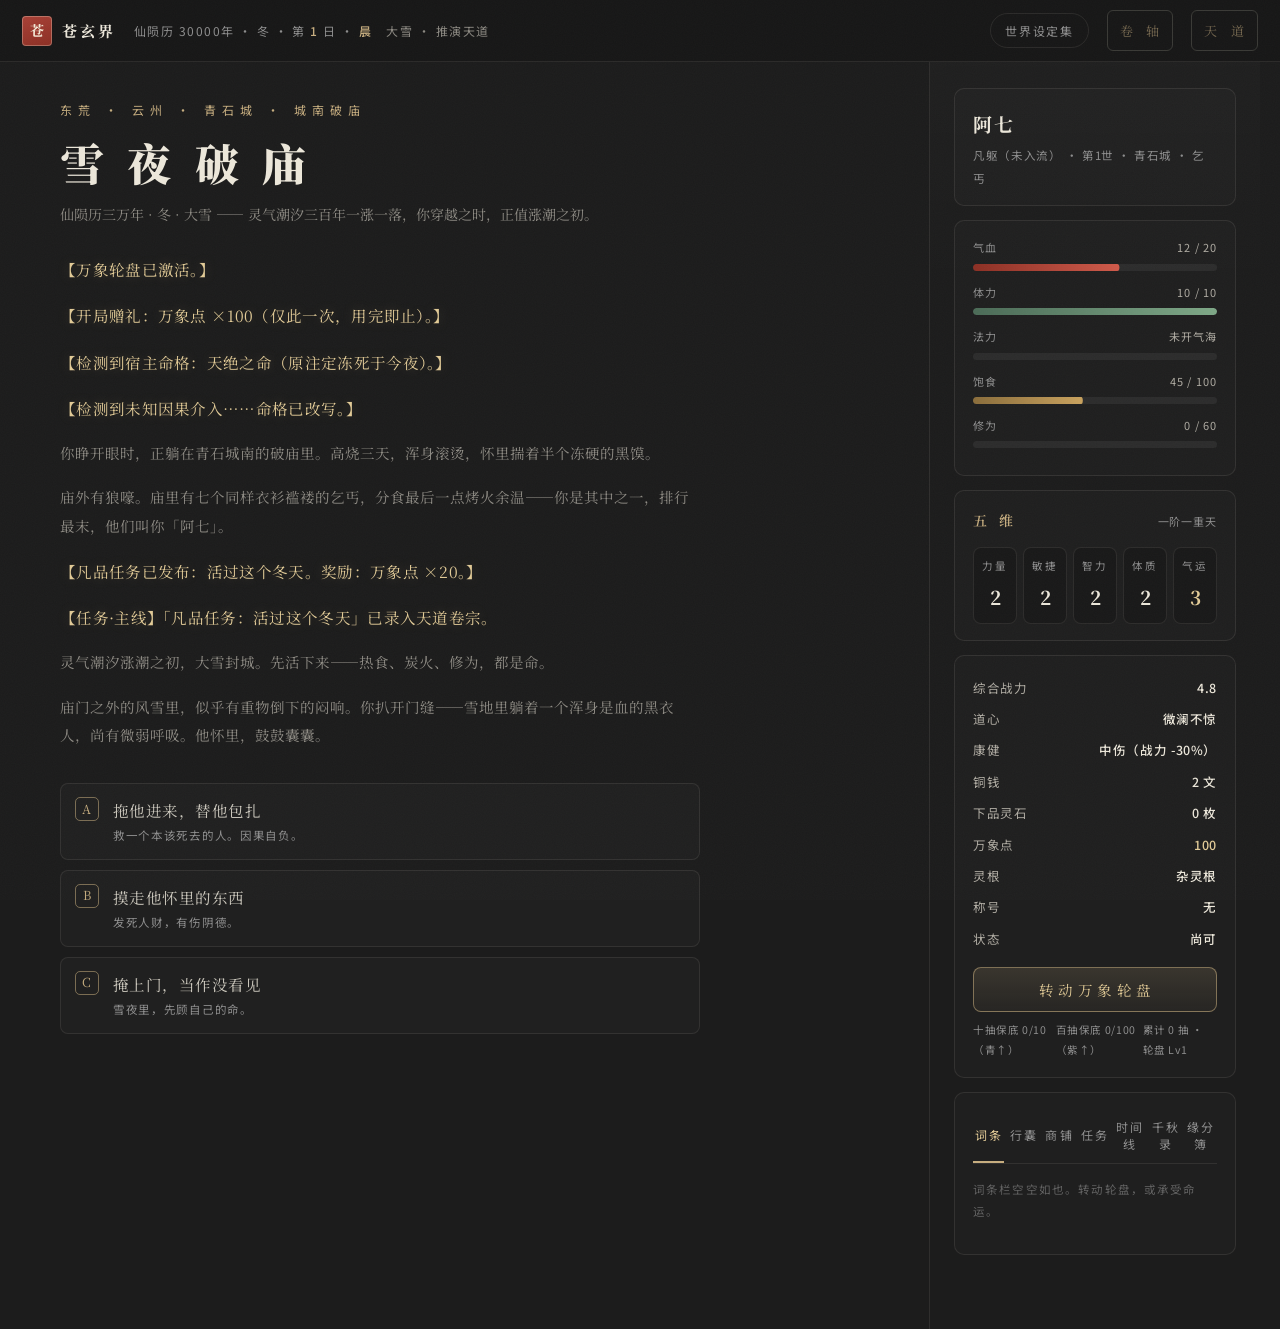
==== index.html @ 5d604504 "苍玄界 · 文字修仙（GitHub Pages 部署）" ====
<!DOCTYPE html><html lang="zh-CN"><head>
<meta charset="utf-8"/>
<meta name="viewport" content="width=device-width, initial-scale=1"/>
<title>苍玄界 · 文字修仙</title>
<meta name="description" content="《苍玄界》文字修仙网页游戏——雪夜破庙、万象轮盘、四阶二十四境、死亡轮回。"/>
<meta name="theme-color" content="#1c1c1c"/>
<link rel="icon" href="data:image/svg+xml,%3Csvg xmlns=&#39;http://www.w3.org/2000/svg&#39; viewBox=&#39;0 0 32 32&#39;%3E%3Crect width=&#39;32&#39; height=&#39;32&#39; rx=&#39;6&#39; fill=&#39;%231c1c1c&#39;/%3E%3Ctext x=&#39;16&#39; y=&#39;23&#39; font-size=&#39;18&#39; text-anchor=&#39;middle&#39; fill=&#39;%23c6ad7f&#39; font-family=&#39;serif&#39;%3E苍%3C/text%3E%3C/svg%3E"/>
<link rel="preconnect" href="https://fonts.loli.net"/>
<link rel="preconnect" href="https://gstatic.loli.net" crossorigin=""/>
<link href="https://fonts.loli.net/css2?family=Noto+Serif+SC:wght@400;600;700;900&amp;family=Noto+Sans+SC:wght@300;400;500&amp;display=swap" rel="stylesheet"/>
<link rel="stylesheet" href="css/game.css"/>
<script src="https://www.kimi.com/sdk-seed.js" defer="" data-kimi-disable-watermark="false" data-kimi-analytics="true" data-kimi-website-id="1a0d0f94-8af2-8add-8000-00001afcc891" data-kimi-website-env="published"></script></head>
<body>

<header id="topbar">
  <div class="brand"><span class="seal">苍</span><b>苍玄界</b></div>
  <div id="calendar"><span id="cal-date"></span><span class="weather" id="cal-weather"></span></div>
  <a class="toplink" href="codex.html">世界设定集</a>
  <button id="btnSave" title="存档 / 读档">卷 轴</button>
  <button id="btnSettings" title="AI 天道设置">天 道</button>
</header>

<div id="app">
  <main id="stage">
    <div id="log"></div>
    <div id="choices"></div>
  </main>

  <aside id="panel">
    <div class="p-block">
      <div id="whoName"></div>
      <div id="whoRealm"></div>
    </div>
    <div class="p-block" id="bars"></div>
    <div class="p-block">
      <div class="p-title"><b>五 维</b><span>一阶一重天</span></div>
      <div class="attrgrid" id="attrs"></div>
    </div>
    <div class="p-block">
      <div id="rows"></div>
      <button id="btnGacha">转动万象轮盘</button>
      <div class="pityline" id="pity"></div>
    </div>
    <div class="p-block">
      <div class="tabrow">
        <button class="on">词条</button><button>行囊</button><button>商铺</button><button>任务</button><button>时间线</button><button>千秋录</button><button>缘分簿</button>
      </div>
      <div id="panelTabBody"></div>
    </div>
  </aside>
</div>

<div class="modal" id="gacha">
  <div class="gacha-box">
    <div class="gacha-title">万 象 轮 盘</div>
    <div class="gacha-sub" id="sysInfo">凡 68% · 良 25% · 青 5% · 紫 1.5% · 金 0.49% · 红 0.01% ｜ 十抽保底青品 · 百抽保底紫品</div>
    <div class="wheel" id="wheel">
      <div class="ring"></div><div class="ring r2"></div><div class="ring r3"></div>
      <div class="core">命</div>
    </div>
    <div class="pulls" id="pulls"></div>
    <div class="gacha-btns">
      <button class="gbtn" id="btnPull1">单 抽</button>
      <button class="gbtn" id="btnPull10">十 连</button>
    </div>
    <div class="gacha-btns" id="stoneExch" style="display:none">
      <button class="gbtn ghost" id="btnStoneExch">以石易点</button>
    </div>
    <button class="gbtn ghost gacha-close" id="gachaClose">收起轮盘</button>
  </div>
</div>

<div class="modal" id="infoModal">
  <div class="end-box info-box">
    <div id="infoBody"></div>
    <button class="gbtn ghost gacha-close" onclick="document.getElementById(&#39;infoModal&#39;).classList.remove(&#39;open&#39;)">收起</button>
  </div>
</div>

<div class="modal" id="endModal">
  <div class="end-box">
    <div id="endBody"></div>
    <div class="gacha-btns" id="endBtns"></div>
  </div>
</div>

<div class="modal" id="settings">
  <div class="end-box settings-box">
    <h2>天 道 设 置</h2>
    <p class="set-intro">剧情生成引擎有三层，自上而下依次尝试：<b>① 你自己的 Kimi API Key</b>（填入即生效，剧情由 Kimi 实时生成，Key 只存在你的浏览器里）；<b>② 同源服务端代理</b>（若部署时提供）；<b>③ 内置推演引擎</b>（默认，由引擎实时演算，无 Key 时也是「活的」）。数值结算始终由引擎完成，AI 只负责叙事。</p>
    <div class="set-row"><label>API Base</label><input id="aiBase" value="https://api.moonshot.cn/v1" spellcheck="false"/><span class="set-tip">以 /v1 结尾</span></div>
    <div class="set-row"><label>API Key</label><input id="aiKey" type="password" placeholder="sk-…（可选，仅存入本机浏览器）" spellcheck="false"/></div>
    <div class="set-row"><label>Model</label><input id="aiModel" value="kimi-k2-0711-preview" spellcheck="false"/><span class="set-tip">需 Key 有权限</span></div>
    <p class="set-status" id="aiStatus"></p>
    <pre class="set-debug" id="aiDebug"></pre>
    <div class="model-list" id="modelList"></div>
    <div class="gacha-btns">
      <button class="gbtn ghost" id="btnTianDao">窥视天道视野</button><span class="set-tip" style="align-self:center">模型每回合看到的世界观与游戏状态，全文在此</span>
    </div>
    <pre class="set-debug" id="tdView" style="display:none"></pre>
    <div class="gacha-btns">
      <button class="gbtn ghost" id="aiListModels">查询我的模型</button>
      <button class="gbtn ghost" id="aiTest">测试连接</button>
      <button class="gbtn" id="aiSave">保存</button>
    </div>
    <button class="gbtn ghost gacha-close" id="settingsClose">关闭</button>
  </div>
</div>

<div class="modal" id="saveModal">
  <div class="end-box settings-box">
    <h2>卷 轴 存 档</h2>
    <p class="set-intro">命运书签：手动档三枚，另有一枚「自动」档在每天清晨悄悄落笔。读档后故事从该时刻继续推演。存档仅存于本机浏览器，清缓存会丢失。</p>
    <div id="saveSlots"></div>
    <div class="save-import">
      <button class="gbtn ghost" id="btnImportSave">导入存档文件</button>
      <input type="file" id="importSaveFile" accept=".json,application/json" hidden>
    </div>
    <button class="gbtn ghost gacha-close" id="saveClose">关闭</button>
  </div>
</div>

<div id="toast"></div>

<script src="js/data.js"></script>
<script src="js/gm.js"></script>
<script src="js/ai.js"></script>
<script src="js/quests.js"></script>
<script src="js/game.js"></script>


</body></html>
---- css/game.css ----
/* 苍玄界 · 文字修仙 —— 墨夜金简 */
:root{
  --ink:#1c1c1c; --ink-2:#232323; --ink-3:#2b2b2b; --ink-4:#141414;
  --paper:#ece7da;
  --paper-85:rgba(236,231,218,.85); --paper-70:rgba(236,231,218,.7);
  --paper-55:rgba(236,231,218,.55); --paper-35:rgba(236,231,218,.35);
  --muted:#8e8e8e;
  --gold:#c6ad7f; --gold-hi:#e2cb97;
  --gold-dim:rgba(198,173,127,.55); --gold-faint:rgba(198,173,127,.13);
  --line:rgba(236,231,218,.09);
  --blood:#a84036; --blood-hi:#d05a4a;
  --t0:#8f8f8f; --t1:#ddd7c7; --t2:#6fa8a0; --t3:#9170bd; --t4:#d4af6e; --t5:#d05a4a;
  --serif:"Noto Serif SC","Songti SC","STSong","SimSun",serif;
  --sans:"Noto Sans SC","PingFang SC","Microsoft YaHei",sans-serif;
}
*{margin:0;padding:0;box-sizing:border-box}
html{height:100%}
body{
  background:var(--ink); color:var(--paper-85);
  font-family:var(--serif); font-size:15.5px; line-height:1.95;
  min-height:100vh; -webkit-font-smoothing:antialiased;
}
body::after{content:"";position:fixed;inset:0;z-index:400;pointer-events:none;opacity:.05;
  background-image:url("data:image/svg+xml,%3Csvg xmlns='http://www.w3.org/2000/svg' width='140' height='140'%3E%3Cfilter id='n'%3E%3CfeTurbulence type='fractalNoise' baseFrequency='0.9' numOctaves='2'/%3E%3C/filter%3E%3Crect width='140' height='140' filter='url(%23n)' opacity='0.55'/%3E%3C/svg%3E");}
::selection{background:rgba(198,173,127,.32)}
button{font-family:inherit;cursor:pointer}
::-webkit-scrollbar{width:9px;height:9px}
::-webkit-scrollbar-thumb{background:#3a3a3a;border-radius:5px;border:2px solid var(--ink)}
::-webkit-scrollbar-track{background:transparent}

/* ---------- 顶栏 ---------- */
#topbar{position:sticky;top:0;z-index:120;display:flex;align-items:center;gap:18px;
  padding:10px 22px;border-bottom:1px solid var(--line);
  background:rgba(24,24,24,.9);backdrop-filter:blur(8px)}
.brand{display:flex;align-items:center;gap:10px;flex:none}
.brand .seal{width:30px;height:30px;border-radius:4px;flex:none;
  background:linear-gradient(160deg,#a84036,#8c2f24);color:#f4ead8;font-weight:700;font-size:14px;
  display:flex;align-items:center;justify-content:center;box-shadow:inset 0 0 0 1px rgba(244,234,216,.3)}
.brand b{font-size:15px;letter-spacing:.2em;color:var(--paper)}
#calendar{display:flex;align-items:baseline;gap:14px;flex:1;min-width:0;
  font-family:var(--sans);font-size:12px;letter-spacing:.12em;color:var(--muted);white-space:nowrap;overflow:hidden}
#calendar b{color:var(--gold);font-weight:500}
#calendar .weather{color:var(--paper-55)}
.toplink{font-family:var(--sans);font-size:12px;letter-spacing:.14em;color:var(--muted);
  text-decoration:none;border:1px solid var(--line);border-radius:99px;padding:5px 14px;transition:.25s;flex:none}
.toplink:hover{color:var(--gold-hi);border-color:var(--gold-dim)}

/* ---------- 主布局 ---------- */
#app{display:grid;grid-template-columns:minmax(0,1fr) 330px;gap:0;max-width:1240px;margin:0 auto;
  min-height:calc(100vh - 52px)}
#stage{padding:30px 40px 120px;border-right:1px solid var(--line);min-width:0}
#panel{padding:26px 24px 60px;background:linear-gradient(180deg,rgba(255,255,255,.014),transparent 240px)}

/* ---------- 叙事流 ---------- */
#log{max-width:640px}
.logline{margin-bottom:16px;opacity:0;transform:translateY(10px);animation:rise .7s ease forwards}
@keyframes rise{to{opacity:1;transform:none}}
.logline.dim{color:var(--paper-55);font-size:14.5px}
.logline.sys{color:var(--gold-hi);text-shadow:0 0 13px rgba(226,203,151,.22);letter-spacing:.02em}
.logline.hurt{color:var(--blood-hi)}
.logline.good{color:#9fc3a5}
.logline.daybreak{margin:34px 0 22px;display:flex;align-items:center;gap:14px;
  font-size:13px;letter-spacing:.5em;color:var(--gold);white-space:nowrap}
.logline.daybreak::before,.logline.daybreak::after{content:"";height:1px;width:52px;background:var(--gold-dim)}
.src-tag{display:inline-block;margin-left:12px;padding:0 9px;border-radius:999px;vertical-align:3px;
  font-family:var(--sans);font-size:10.5px;line-height:1.9;letter-spacing:.18em;
  border:1px solid var(--line);color:var(--muted);opacity:.85;user-select:none}
.src-tag.src-ai{color:var(--gold-hi);border-color:rgba(198,173,127,.5);background:var(--gold-faint);
  text-shadow:0 0 10px rgba(226,203,151,.3)}
.src-tag.src-server{color:var(--t2);border-color:rgba(111,168,160,.45);background:rgba(111,168,160,.08)}
.src-tag.src-gm{color:var(--muted)}
.scene-head{margin:6px 0 26px}
.scene-head .place{font-size:12px;letter-spacing:.5em;color:var(--gold);font-family:var(--sans);margin-bottom:12px}
.scene-head h1{font-size:clamp(30px,4.6vw,44px);font-weight:900;letter-spacing:.14em;color:var(--paper);line-height:1.3}
.scene-head .sub{margin-top:10px;color:var(--paper-55);font-size:14px}

/* ---------- 选项 ---------- */
#choices{margin-top:34px;max-width:640px;display:flex;flex-direction:column;gap:10px}
.choice{position:relative;text-align:left;border:1px solid var(--line);border-radius:8px;
  background:rgba(255,255,255,.018);color:var(--paper-85);padding:13px 16px 13px 52px;
  font-family:var(--serif);font-size:15.5px;letter-spacing:.03em;line-height:1.7;
  transition:border-color .25s,background .25s,transform .25s}
.choice:hover:not(:disabled){border-color:var(--gold-dim);background:var(--gold-faint);transform:translateX(4px)}
.choice:disabled{opacity:.42;cursor:not-allowed}
.choice .key{position:absolute;left:14px;top:13px;width:24px;height:24px;border:1px solid var(--gold-dim);
  border-radius:5px;color:var(--gold);font-size:12.5px;display:flex;align-items:center;justify-content:center;
  font-family:var(--serif)}
.choice .hint{display:block;font-family:var(--sans);font-size:11.5px;letter-spacing:.06em;
  color:var(--muted);margin-top:3px}
.choice.free{border-style:dashed}
.actions-title{margin:40px 0 6px;max-width:640px;font-family:var(--sans);font-size:12px;
  letter-spacing:.42em;color:var(--muted)}
.actgrid{max-width:640px;display:grid;grid-template-columns:repeat(auto-fill,minmax(180px,1fr));gap:10px}

/* ---------- 面板 ---------- */
.p-block{border:1px solid var(--line);border-radius:10px;background:rgba(255,255,255,.016);
  padding:16px 18px;margin-bottom:14px}
.p-title{display:flex;align-items:baseline;justify-content:space-between;margin-bottom:12px}
.p-title b{font-size:14px;letter-spacing:.3em;color:var(--gold);font-weight:600}
.p-title span{font-family:var(--sans);font-size:11px;color:var(--muted);letter-spacing:.08em}
#whoName{font-size:19px;letter-spacing:.12em;color:var(--paper);font-weight:700}
#whoRealm{font-family:var(--sans);font-size:11.5px;color:var(--muted);margin-top:2px;letter-spacing:.06em}
.bar{position:relative;height:7px;border-radius:4px;background:rgba(255,255,255,.06);overflow:hidden;margin:5px 0 11px}
.bar i{position:absolute;inset:0;border-radius:4px;transform-origin:left;transition:transform .5s ease}
.bar.hp i{background:linear-gradient(90deg,#8c2f24,#d05a4a)}
.bar.sta i{background:linear-gradient(90deg,#4b6b57,#7ea887)}
.bar.mp i{background:linear-gradient(90deg,#3d5a80,#6f97c4)}
.bar.hun i{background:linear-gradient(90deg,#8a6d3b,#c9a25e)}
.bar.cult i{background:linear-gradient(90deg,#7a5f9e,#a98fd1)}
.bar-label{display:flex;justify-content:space-between;font-family:var(--sans);font-size:11px;
  letter-spacing:.1em;color:var(--muted)}
.bar-label b{color:var(--paper-70);font-weight:400}
.attrgrid{display:grid;grid-template-columns:repeat(5,1fr);gap:6px;text-align:center}
.attr{padding:8px 2px;border:1px solid var(--line);border-radius:8px;background:rgba(0,0,0,.18)}
.attr em{display:block;font-style:normal;font-family:var(--sans);font-size:10.5px;letter-spacing:.2em;color:var(--muted)}
.attr b{display:block;font-size:19px;color:var(--paper);font-weight:700;margin-top:2px}
.attr.luck b{color:var(--gold-hi)}
.p-row{display:flex;justify-content:space-between;align-items:baseline;font-family:var(--sans);
  font-size:12.5px;color:var(--paper-70);padding:3.5px 0;letter-spacing:.05em}
.p-row b{color:var(--paper);font-weight:500}
.p-row .gold{color:var(--gold-hi)}
#btnGacha{width:100%;margin-top:12px;border:1px solid var(--gold-dim);border-radius:8px;
  background:linear-gradient(180deg,rgba(198,173,127,.16),rgba(198,173,127,.05));color:var(--gold-hi);
  font-size:14.5px;letter-spacing:.3em;padding:11px 0;transition:.25s;text-indent:.3em}
#btnGacha:hover{background:rgba(198,173,127,.24);box-shadow:0 0 22px rgba(198,173,127,.15)}
.pityline{display:flex;justify-content:space-between;font-family:var(--sans);font-size:10.5px;
  color:var(--muted);margin-top:8px;letter-spacing:.06em}
.chips{display:flex;flex-wrap:wrap;gap:6px}
.chip{font-family:var(--sans);font-size:11.5px;letter-spacing:.04em;padding:3px 10px;border-radius:99px;
  border:1px solid;cursor:default}
.chip small{opacity:.75;margin-left:4px;font-size:10px}
.empty{font-family:var(--sans);font-size:11.5px;color:rgba(142,142,142,.6);letter-spacing:.1em}
.tabrow{display:flex;gap:4px;margin-bottom:14px;border-bottom:1px solid var(--line);padding-bottom:0}
.tabrow button{flex:1;border:none;background:none;color:var(--muted);font-family:var(--sans);
  font-size:12px;letter-spacing:.18em;padding:9px 0;border-bottom:2px solid transparent;transition:.2s}
.tabrow button.on{color:var(--gold-hi);border-bottom-color:var(--gold)}
#panelTabBody{min-height:60px}

/* ---------- 抽卡 ---------- */
.modal{position:fixed;inset:0;z-index:300;display:none;align-items:center;justify-content:center;
  background:rgba(10,10,10,.82);backdrop-filter:blur(6px)}
.modal.open{display:flex}
.gacha-box{width:min(680px,92vw);max-height:88vh;overflow-y:auto;border:1px solid rgba(198,173,127,.35);
  border-radius:14px;background:linear-gradient(180deg,#242019,#1a1a1a 30%);padding:34px 30px 30px;
  box-shadow:0 30px 90px rgba(0,0,0,.6),0 0 60px rgba(198,173,127,.07) inset}
.gacha-title{text-align:center;font-size:21px;letter-spacing:.5em;color:var(--gold-hi);text-indent:.5em;
  font-weight:700;margin-bottom:4px}
.gacha-sub{text-align:center;font-family:var(--sans);font-size:11.5px;color:var(--muted);
  letter-spacing:.2em;margin-bottom:26px}
.wheel{position:relative;width:150px;height:150px;margin:0 auto 26px}
.wheel .ring{position:absolute;inset:0;border-radius:50%;border:1px solid var(--gold-dim)}
.wheel .ring.r2{inset:16px;border-color:rgba(198,173,127,.28)}
.wheel .ring.r3{inset:34px;border-color:rgba(198,173,127,.16)}
.wheel .core{position:absolute;inset:52px;border-radius:50%;display:flex;align-items:center;justify-content:center;
  background:radial-gradient(circle at 35% 30%,rgba(226,203,151,.28),rgba(198,173,127,.08));
  color:var(--gold-hi);font-size:22px;letter-spacing:2px;text-indent:2px}
.wheel.spin .ring{animation:spin 1.1s linear infinite}
.wheel.spin .ring.r2{animation-duration:.8s;animation-direction:reverse}
.wheel.spin .ring.r3{animation-duration:.6s}
@keyframes spin{to{transform:rotate(360deg)}}
.gacha-btns{display:flex;gap:12px;justify-content:center}
.gbtn{border:1px solid var(--gold-dim);background:rgba(198,173,127,.1);color:var(--gold-hi);
  border-radius:8px;padding:11px 30px;font-size:15px;letter-spacing:.24em;text-indent:.24em;transition:.25s}
.gbtn:hover:not(:disabled){background:rgba(198,173,127,.22)}
.gbtn:disabled{opacity:.4;cursor:not-allowed}
.gbtn.ghost{border-color:var(--line);background:none;color:var(--muted)}
.gbtn.ghost:hover{color:var(--paper-70);background:rgba(255,255,255,.04)}
.pulls{display:flex;flex-wrap:wrap;gap:12px;justify-content:center;margin:8px 0 20px;min-height:0}
.card{width:118px;min-height:158px;border-radius:9px;border:1px solid;padding:13px 11px;
  display:flex;flex-direction:column;gap:7px;position:relative;
  background:linear-gradient(180deg,rgba(255,255,255,.03),rgba(0,0,0,.25));
  opacity:0;transform:translateY(14px) scale(.94);animation:cardIn .55s cubic-bezier(.2,.8,.3,1.2) forwards}
@keyframes cardIn{to{opacity:1;transform:none}}
.card .tier{font-family:var(--sans);font-size:10px;letter-spacing:.3em}
.card .name{font-size:15.5px;font-weight:700;letter-spacing:.06em;line-height:1.4}
.card .eff{font-family:var(--sans);font-size:10.5px;line-height:1.7;color:var(--paper-70);flex:1}
.card .glow{position:absolute;inset:-1px;border-radius:9px;pointer-events:none;
  box-shadow:0 0 24px -4px currentColor;opacity:.5}
.card.merge{border-style:double}
.gacha-close{display:block;margin:6px auto 0}

/* ---------- 结算 / 轮回 ---------- */
.end-box{width:min(620px,92vw);border:1px solid var(--line);border-radius:14px;
  background:#1e1e1e;padding:40px 36px;text-align:center;max-height:88vh;overflow-y:auto}
.end-box .stamp{display:inline-block;border:2px solid;border-radius:6px;padding:6px 18px;
  font-size:24px;letter-spacing:.3em;text-indent:.3em;font-weight:900;margin:14px 0 6px;transform:rotate(-3deg)}
.end-box h2{font-size:15px;letter-spacing:.4em;color:var(--muted);font-weight:400}
.end-quote{margin:18px auto;max-width:440px;color:var(--paper-70);font-size:15px;line-height:2.1;text-align:justify}
.end-stats{display:grid;grid-template-columns:repeat(3,1fr);gap:8px;margin:20px 0}
.end-stats div{border:1px solid var(--line);border-radius:8px;padding:10px 4px}
.end-stats em{display:block;font-style:normal;font-family:var(--sans);font-size:10px;letter-spacing:.24em;color:var(--muted)}
.end-stats b{font-size:18px;color:var(--paper)}
.end-note{font-family:var(--sans);font-size:11.5px;color:var(--muted);line-height:1.9;margin-bottom:18px}

/* ---------- toast ---------- */
#toast{position:fixed;left:50%;bottom:26px;transform:translateX(-50%) translateY(14px);z-index:320;
  background:rgba(30,28,22,.95);border:1px solid var(--gold-dim);color:var(--gold-hi);
  font-size:14px;letter-spacing:.06em;border-radius:8px;padding:10px 22px;opacity:0;
  pointer-events:none;transition:.35s;max-width:88vw;text-align:center}
#toast.show{opacity:1;transform:translateX(-50%)}

/* ---------- 响应式 ---------- */
@media (max-width:980px){
  #app{grid-template-columns:1fr}
  #stage{border-right:none;padding:24px 20px 60px}
  #panel{padding:0 20px 50px}
  #topbar{flex-wrap:wrap;gap:10px}
}
@media (prefers-reduced-motion:reduce){
  .logline,.card{animation:none;opacity:1;transform:none}
  .wheel.spin .ring{animation:none}
}

/* ---------- 天道设置 ---------- */
#btnSettings{
  font:inherit;font-size:13px;letter-spacing:.4em;padding:7px 8px 7px 12px;
  background:transparent;color:var(--gold-dim);border:1px solid #3a3a36;border-radius:6px;
  cursor:pointer;transition:.25s}
#btnSettings:hover{color:var(--gold-hi);border-color:#c6ad7f88}
.settings-box h2{font-size:22px;letter-spacing:.35em;margin:0 0 14px;color:var(--gold-hi);font-weight:600}
.set-intro{font-size:13px;line-height:1.9;color:var(--paper-70);margin:0 0 16px;border-left:2px solid #c6ad7f44;padding-left:12px}
.set-intro b{color:var(--gold-dim);font-weight:500}
.set-row{display:flex;align-items:center;gap:10px;margin-bottom:10px}
.set-row label{width:64px;flex:none;font-size:12px;letter-spacing:.2em;color:var(--paper-dim)}
.set-row input{flex:1;min-width:0;background:#151512;border:1px solid var(--line);border-radius:6px;
  color:var(--paper);font:inherit;font-size:13px;padding:9px 12px;outline:none;transition:.2s}
.set-row input:focus{border-color:#c6ad7f66}
.set-status{font-size:12px;color:var(--paper-dim);min-height:18px;margin:6px 0 12px;line-height:1.6}
.gm-loading{opacity:.75;font-style:normal}
.gm-loading::after{content:"";display:inline-block;width:1em;text-align:left;animation:gm-dots 1.2s steps(1) infinite}
@keyframes gm-dots{0%{content:""}25%{content:"·"}50%{content:"··"}75%{content:"···"}}
.choice.free{border-style:solid}
@media (max-width:980px){#btnSettings{letter-spacing:.2em}}
.set-tip{flex:none;width:auto;font-size:11px;color:var(--paper-dim);letter-spacing:.05em;opacity:.8}

/* ---------- 卷轴存档 ---------- */
#btnSave{
  font:inherit;font-size:13px;letter-spacing:.4em;padding:7px 8px 7px 12px;
  background:transparent;color:var(--gold-dim);border:1px solid #3a3a36;border-radius:6px;
  cursor:pointer;transition:.25s}
#btnSave:hover{color:var(--gold-hi);border-color:#c6ad7f88}
@media (max-width:980px){#btnSave{letter-spacing:.2em}}
.save-row{display:flex;align-items:center;gap:14px;padding:13px 2px;border-bottom:1px solid var(--line)}
.save-row:last-child{border-bottom:none}
.save-tag{flex:none;width:56px;font-family:var(--sans);font-size:12px;letter-spacing:.18em;color:var(--gold)}
.save-info{flex:1;min-width:0;display:flex;flex-direction:column;gap:3px}
.save-info b{font-size:14px;color:var(--paper-85);font-weight:500;white-space:nowrap;overflow:hidden;text-overflow:ellipsis}
.save-info b.dim{color:var(--paper-35);font-weight:400}
.save-info span{font-size:11.5px;color:var(--muted);font-family:var(--sans)}
.save-ops{display:flex;gap:8px;flex:none}
.save-ops .gbtn{padding:6px 15px;font-size:12.5px;letter-spacing:.15em;text-indent:.15em}
.save-import{margin-top:16px;text-align:center}
.save-import .gbtn{font-size:12px;padding:6px 18px}

/* ---------- 模型列表 ---------- */
.model-list{display:flex;flex-wrap:wrap;gap:8px;margin:0 0 14px;max-height:180px;overflow-y:auto}
.model-list:empty{display:none}
.model-list .dim{font-size:12px;color:var(--paper-dim)}
.model-chip{font:inherit;font-size:12px;padding:6px 12px;border-radius:20px;cursor:pointer;
  background:#151512;border:1px solid var(--line);color:var(--paper-70);transition:.2s;letter-spacing:.03em}
.model-chip:hover{border-color:#c6ad7f88;color:var(--paper)}
.model-chip.on{border-color:var(--gold);color:var(--gold-hi);background:#c6ad7f14}
.set-debug{font-size:11px;color:#8f8f8f;background:#111110;border:1px solid var(--line);border-radius:6px;
  padding:10px 12px;margin:0 0 12px;white-space:pre-wrap;word-break:break-all;display:none;line-height:1.7}
.set-debug:not(:empty){display:block}

/* ---------- 详情弹窗 ---------- */
.info-box{max-width:460px}
.info-box h3{margin:0 0 4px;font-size:20px;letter-spacing:.12em;font-weight:600}
.info-box .info-tier{font-size:12px;letter-spacing:.3em;margin-bottom:14px}
.info-box .info-desc{font-size:14px;line-height:2;color:var(--paper-80);margin:0 0 14px}
.info-box .info-meta{font-size:12px;color:var(--paper-dim);line-height:2;border-top:1px dashed var(--line);padding-top:12px}
#panelTabBody .chip{cursor:pointer;transition:.2s}
#panelTabBody .chip:hover{background:#c6ad7f14}
#panelTabBody .p-row{cursor:pointer;border-radius:4px;padding:2px 4px;transition:.2s}
#panelTabBody .p-row:hover{background:#c6ad7f10}

/* ---------- 物品使用按钮 ---------- */
.info-actions{display:flex;gap:10px;margin-top:14px;flex-wrap:wrap}
.gbtn.small{padding:7px 18px;font-size:13px;letter-spacing:.15em}

/* ---------- 任务栏 ---------- */
.quest-main{border:1px solid #c6ad7f33;border-radius:8px;padding:12px 14px;background:#c6ad7f08}
.quest-main .p-title{margin-bottom:6px}
.q-obj{font-size:13px;color:var(--gold-hi);letter-spacing:.05em}
.q-prog{font-size:11px;color:var(--paper-dim);text-align:right;margin-bottom:6px}
.q-desc{font-size:12px;color:var(--paper-70);line-height:1.8}

/* ---------- 任务选项 ---------- */
.choice.quest{border-color:#c6ad7f66;color:var(--gold-hi)}
.choice.quest:hover{background:#c6ad7f18;border-color:var(--gold)}
.choice.quest-dim{opacity:.55;font-size:13px}

/* ---------- 任务栏（天道卷宗） ---------- */
.q-obj{font-size:13px;color:var(--paper-80);line-height:2}
.q-obj.done{color:var(--gold-dim);text-decoration:line-through;opacity:.7}
.q-done{font-size:12px;color:var(--paper-dim);line-height:2;margin-top:4px}
.quest-main.side{border-color:#c6ad7f22;background:transparent}

/* ---------- 时间线 ---------- */
.tl{position:relative;padding-left:14px}
.tl::before{content:"";position:absolute;left:3px;top:6px;bottom:6px;width:1px;background:var(--line)}
.tl-day{font-size:11px;letter-spacing:.25em;color:var(--gold-dim);margin:12px 0 6px}
.tl-row{display:flex;gap:8px;align-items:baseline;padding:3px 0;font-size:12.5px;line-height:1.7}
.tl-ico{flex:none;width:14px;text-align:center;color:var(--paper-dim);font-size:10px}
.tl-slot{flex:none;width:18px;color:var(--paper-dim);opacity:.7;font-size:11px}
.tl-text{color:var(--paper-80);flex:1;min-width:0}
.tl-row.k-scene .tl-text{color:var(--paper-60)}
.tl-row.k-scene .tl-ico{opacity:.4}
.tl-row.k-quest .tl-ico,.tl-row.k-quest .tl-text{color:var(--gold-hi)}
.tl-row.k-quest-fail .tl-ico,.tl-row.k-quest-fail .tl-text{color:var(--blood-hi)}
.tl-row.k-break .tl-ico,.tl-row.k-break .tl-text{color:#9fc3a5}
.tl-row.k-death .tl-ico,.tl-row.k-death .tl-text{color:var(--blood-hi)}
.tl-lives{display:flex;flex-wrap:wrap;gap:6px;margin-top:8px}
.tl-life{font-size:11px;padding:4px 10px;border-radius:12px;border:1px solid var(--line);color:var(--paper-dim)}
.tl-life.spring{border-color:#c6ad7f44;color:var(--gold-dim)}
.tl-life.death{border-color:#a8403644;color:var(--blood-hi)}

/* ---------- 商铺 ---------- */
.shop-row{border:1px solid var(--line);border-radius:8px;padding:10px 12px;margin-bottom:10px;background:#ffffff05}
.shop-row.new{border-color:#c6ad7f55;background:#c6ad7f0d}
.shop-head{display:flex;align-items:baseline;gap:10px;margin-bottom:4px}
.shop-head b{font-size:14px;color:var(--paper);font-weight:600;letter-spacing:.06em}
.shop-kind{flex:1;font-size:11px;color:var(--gold-dim);letter-spacing:.15em}
.shop-price{flex:none;font-size:13px;color:var(--gold-hi)}
.shop-desc{font-size:12px;color:var(--paper-70);line-height:1.7;margin-bottom:8px}
.shop-row .gbtn[disabled]{opacity:.35;cursor:not-allowed}

/* ---------- 灵根详情 ---------- */
.lg-row{cursor:pointer}
.lg-row:hover b{color:var(--gold-hi)}

/* ---------- 康健与战力拆解行 ---------- */
.pv-row,.ht-row{cursor:pointer}
.pv-row:hover b,.ht-row:hover b{color:var(--gold-hi)}

/* ---------- 敌方情报卡 ---------- */
.foe-info{margin:6px 0;padding:10px 14px;border:1px solid rgba(198,173,127,.28);border-left:3px solid var(--blood-hi,#a4553f);background:rgba(0,0,0,.22);border-radius:4px;line-height:1.9}
.foe-info b{color:var(--gold-hi,#e6cf9e);font-size:15px;margin-right:6px}
.foe-info .dim{opacity:.75;font-size:13px}

/* ---------- 道心 × 心魔行 ---------- */
.dx-row{cursor:pointer}
.dx-row:hover b{color:var(--gold-hi)}

/* ---------- 称号行 ---------- */
.tt-row{cursor:pointer}
.tt-row:hover b{color:var(--gold-hi)}
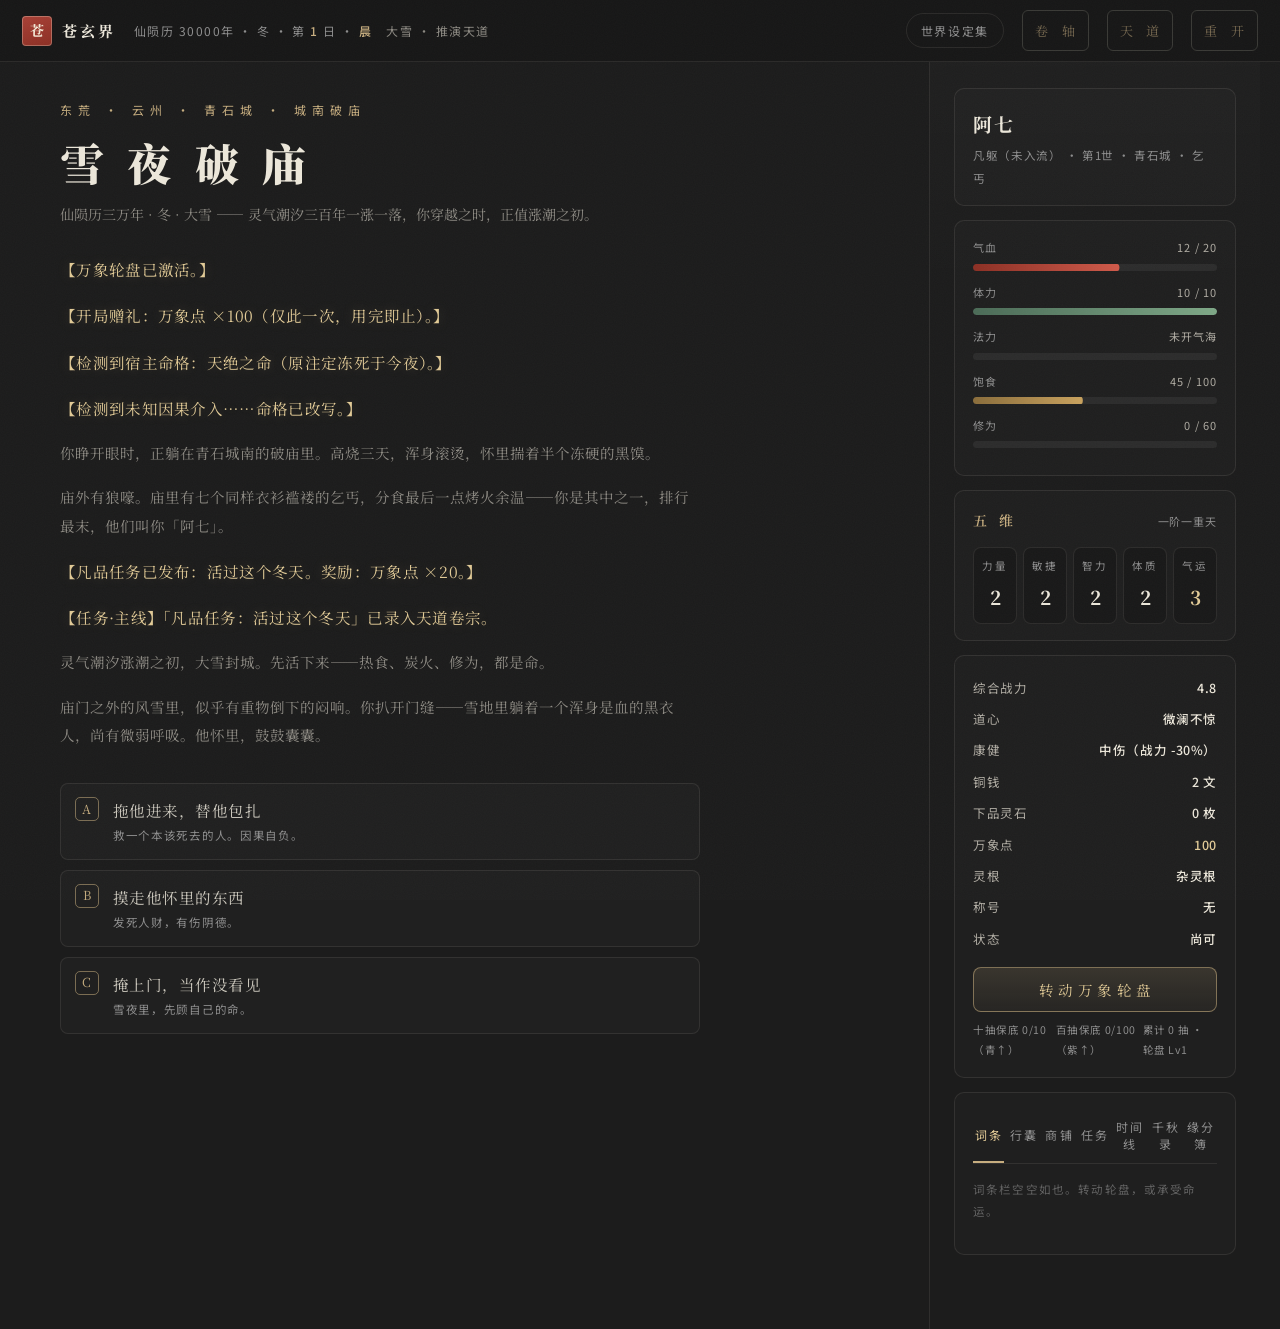
==== commit 06d418f9: "修复与新增：自由漫游修复、存档版本机制、三日历练、职业系统、世界观定稿基调、重开第一世 - 修复自由漫游模式每夜重复弹结局结算的问题 - 存档新增版本校验与迁移（当前 v3，旧档自动迁移） - 三日历" ====
--- a/index.html
+++ b/index.html
@@ -18,6 +18,7 @@
   <a class="toplink" href="codex.html">世界设定集</a>
   <button id="btnSave" title="存档 / 读档">卷 轴</button>
   <button id="btnSettings" title="AI 天道设置">天 道</button>
+  <button id="btnReset" title="重开第一世：清空一切轮回进度，从头再来">重 开</button>
 </header>
 
 <div id="app">
--- a/css/game.css
+++ b/css/game.css
@@ -217,6 +217,12 @@
   background:transparent;color:var(--gold-dim);border:1px solid #3a3a36;border-radius:6px;
   cursor:pointer;transition:.25s}
 #btnSettings:hover{color:var(--gold-hi);border-color:#c6ad7f88}
+#btnReset{
+  font:inherit;font-size:13px;letter-spacing:.4em;padding:7px 8px 7px 12px;
+  background:transparent;color:var(--gold-dim);border:1px solid #3a3a36;border-radius:6px;
+  cursor:pointer;transition:.25s}
+#btnReset:hover{color:var(--blood-hi);border-color:#d05a4a88}
+@media (max-width:980px){#btnReset{letter-spacing:.2em}}
 .settings-box h2{font-size:22px;letter-spacing:.35em;margin:0 0 14px;color:var(--gold-hi);font-weight:600}
 .set-intro{font-size:13px;line-height:1.9;color:var(--paper-70);margin:0 0 16px;border-left:2px solid #c6ad7f44;padding-left:12px}
 .set-intro b{color:var(--gold-dim);font-weight:500}
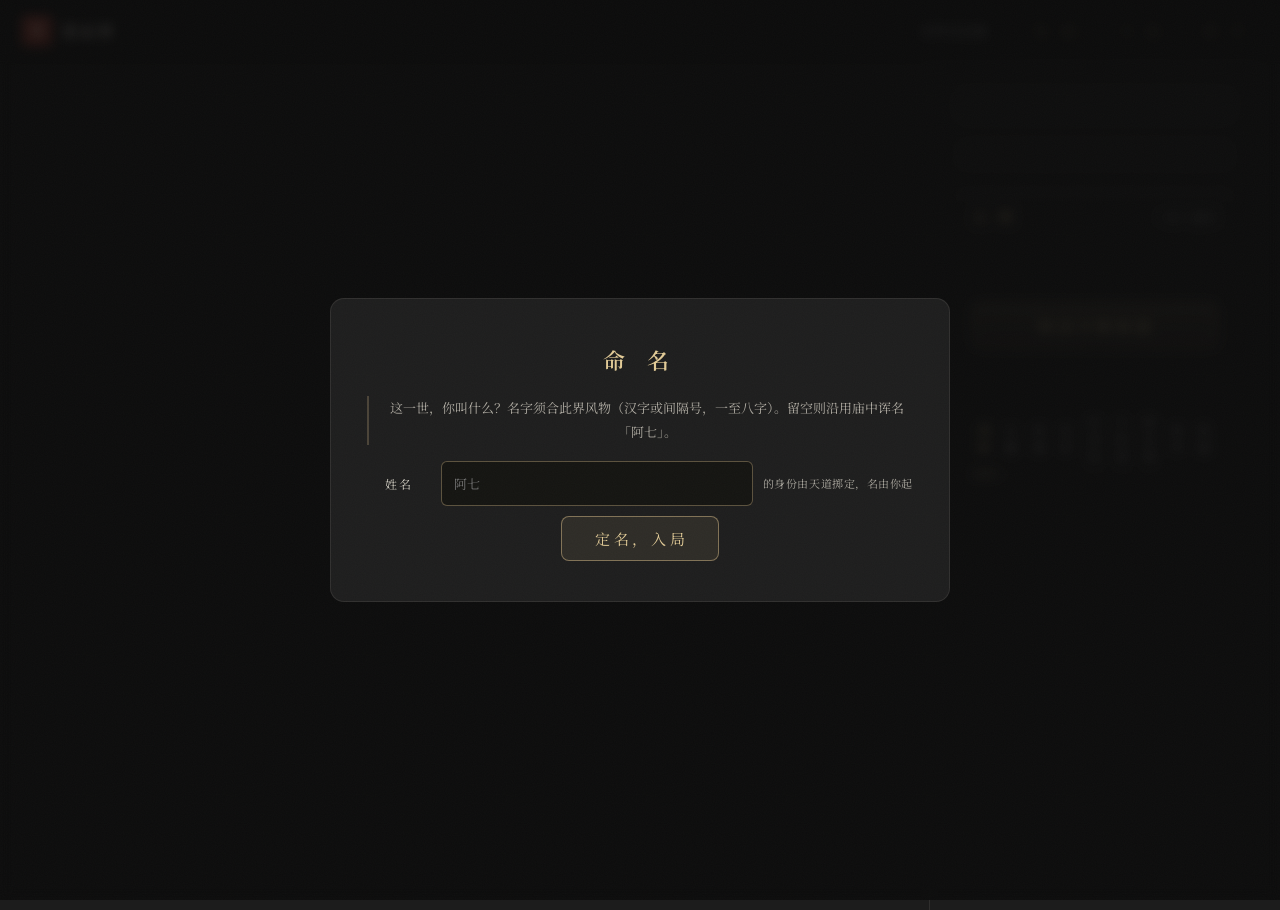
==== commit 5f5a414d: "设定集全量落地：Python判定演算表/服务端、境界11档、成就AI化、云游师傅瓶颈进阶、AI生成词条/法宝/兵器、选择后即时收获损失结算、炼丹炼器副职业链、妖兽异族缘分、死亡结算与轮回法则" ====
--- a/index.html
+++ b/index.html
@@ -44,7 +44,7 @@
     </div>
     <div class="p-block">
       <div class="tabrow">
-        <button class="on">词条</button><button>行囊</button><button>商铺</button><button>任务</button><button>时间线</button><button>千秋录</button><button>缘分簿</button>
+        <button class="on">词条</button><button>行囊</button><button>商铺</button><button>任务</button><button>时间线</button><button>千秋录</button><button>缘分簿</button><button>炼丹</button><button>炼器</button>
       </div>
       <div id="panelTabBody"></div>
     </div>
@@ -75,6 +75,17 @@
   <div class="end-box info-box">
     <div id="infoBody"></div>
     <button class="gbtn ghost gacha-close" onclick="document.getElementById(&#39;infoModal&#39;).classList.remove(&#39;open&#39;)">收起</button>
+  </div>
+</div>
+
+<div class="modal" id="nameModal">
+  <div class="end-box settings-box">
+    <h2>命 名</h2>
+    <p class="set-intro">这一世，你叫什么？名字须合此界风物（汉字或间隔号，一至八字）。留空则沿用庙中诨名「阿七」。</p>
+    <div class="set-row"><label>姓名</label><input id="nameInput" maxlength="8" placeholder="阿七" spellcheck="false"/><span class="set-tip" id="nameTip">的身份由天道掷定，名由你起</span></div>
+    <div class="gacha-btns">
+      <button class="gbtn" id="nameConfirm">定名，入局</button>
+    </div>
   </div>
 </div>
 
@@ -123,6 +134,7 @@
 
 <div id="toast"></div>
 
+<script src="js/tables.js"></script>
 <script src="js/data.js"></script>
 <script src="js/gm.js"></script>
 <script src="js/ai.js"></script>
--- a/css/game.css
+++ b/css/game.css
@@ -193,6 +193,14 @@
 .end-note{font-family:var(--sans);font-size:11.5px;color:var(--muted);line-height:1.9;margin-bottom:18px}
 
 /* ---------- toast ---------- */
+/* 选择后即时结算条：收获 / 损失 / 变数（设定补充：每次选择后明示结算） */
+.fx-ledger{border:1px solid var(--line);border-radius:8px;padding:8px 12px;margin:6px 0;background:rgba(255,255,255,.02)}
+.fxl-row{display:flex;gap:8px;font-family:var(--sans);font-size:11.5px;line-height:1.9;text-align:left}
+.fxl-row b{flex:none;font-size:10px;letter-spacing:.2em;padding-top:1px}
+.fxl-row span{color:var(--paper-70)}
+.fxl-row.g b{color:#6fa8a0}
+.fxl-row.l b{color:#c07a70}
+.fxl-row.n b{color:var(--muted)}
 #toast{position:fixed;left:50%;bottom:26px;transform:translateX(-50%) translateY(14px);z-index:320;
   background:rgba(30,28,22,.95);border:1px solid var(--gold-dim);color:var(--gold-hi);
   font-size:14px;letter-spacing:.06em;border-radius:8px;padding:10px 22px;opacity:0;
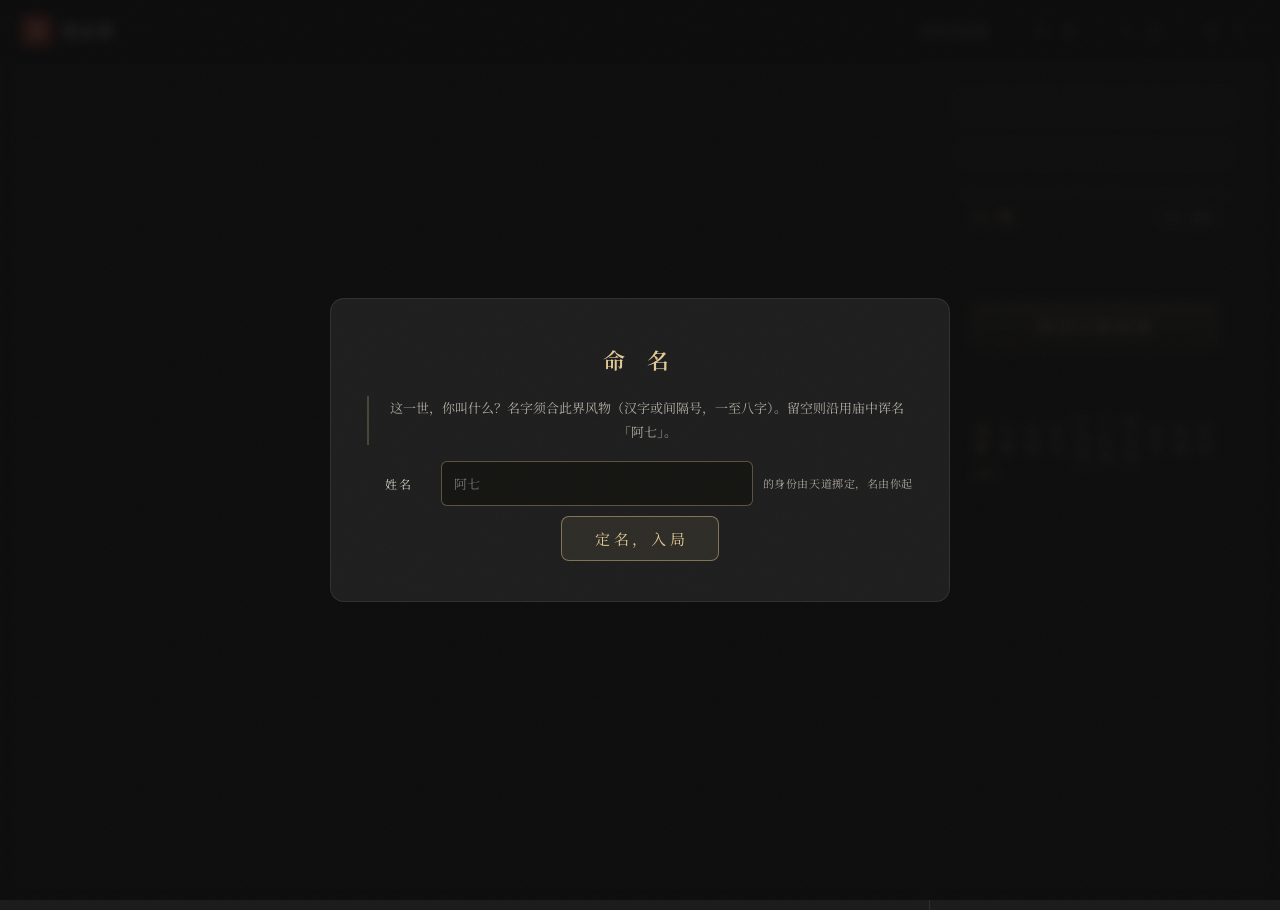
==== commit 78110817: "设定集修正批次：青岩门主线按灵根恒定改道（杂灵根测灵碑拒收→散修逆袭线）、结算一致/钱袋门槛/剧情承接三铁律、AI断连弹窗、技能栏页签、缘分边际递减与80突破、开局身份表扩档" ====
--- a/index.html
+++ b/index.html
@@ -44,7 +44,7 @@
     </div>
     <div class="p-block">
       <div class="tabrow">
-        <button class="on">词条</button><button>行囊</button><button>商铺</button><button>任务</button><button>时间线</button><button>千秋录</button><button>缘分簿</button><button>炼丹</button><button>炼器</button>
+        <button class="on">词条</button><button>行囊</button><button>商铺</button><button>任务</button><button>时间线</button><button>千秋录</button><button>缘分簿</button><button>炼丹</button><button>炼器</button><button>技能</button>
       </div>
       <div id="panelTabBody"></div>
     </div>
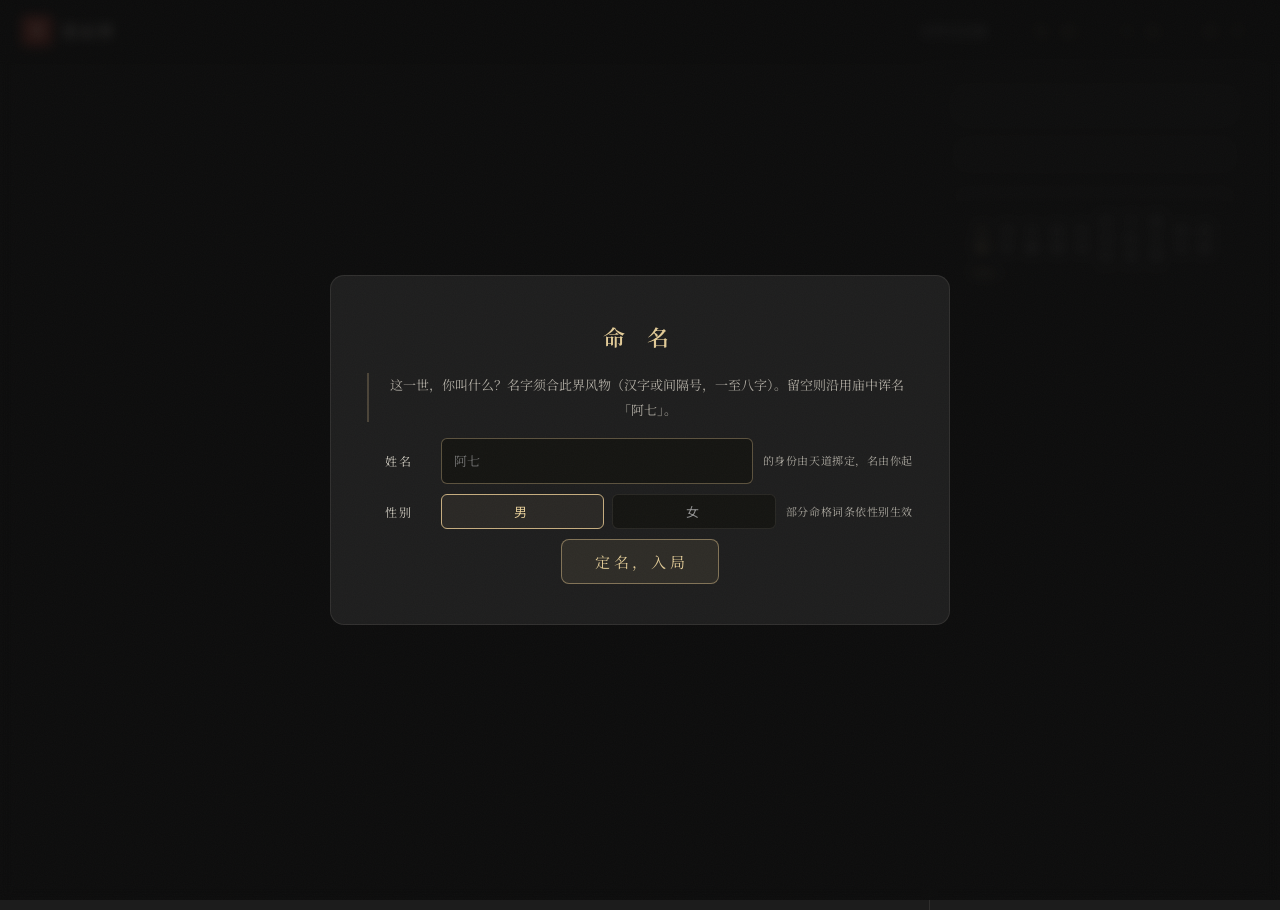
==== commit 0ef954b5: "开局修改批次：重开清成就/地点同步/性别选项与魅魔异性生效/造化三卡UI/机缘册前置触发/人物页整合(攻击力=战力,普攻=攻击力)/行囊使用不推演/缘分每日一次" ====
--- a/index.html
+++ b/index.html
@@ -14,7 +14,7 @@
 
 <header id="topbar">
   <div class="brand"><span class="seal">苍</span><b>苍玄界</b></div>
-  <div id="calendar"><span id="cal-date"></span><span class="weather" id="cal-weather"></span></div>
+  <div id="calendar"><span id="cal-date"></span><span class="place" id="cal-place"></span><span class="weather" id="cal-weather"></span></div>
   <a class="toplink" href="codex.html">世界设定集</a>
   <button id="btnSave" title="存档 / 读档">卷 轴</button>
   <button id="btnSettings" title="AI 天道设置">天 道</button>
@@ -34,19 +34,11 @@
     </div>
     <div class="p-block" id="bars"></div>
     <div class="p-block">
-      <div class="p-title"><b>五 维</b><span>一阶一重天</span></div>
-      <div class="attrgrid" id="attrs"></div>
-    </div>
-    <div class="p-block">
-      <div id="rows"></div>
-      <button id="btnGacha">转动万象轮盘</button>
-      <div class="pityline" id="pity"></div>
-    </div>
-    <div class="p-block">
       <div class="tabrow">
-        <button class="on">词条</button><button>行囊</button><button>商铺</button><button>任务</button><button>时间线</button><button>千秋录</button><button>缘分簿</button><button>炼丹</button><button>炼器</button><button>技能</button>
+        <button class="on">人物</button><button>词条</button><button>行囊</button><button>商铺</button><button>任务</button><button>时间线</button><button>千秋录</button><button>缘分簿</button><button>造化</button><button>技能</button>
       </div>
       <div id="panelTabBody"></div>
+      <div class="pityline" id="pity" style="margin-top:12px"></div>
     </div>
   </aside>
 </div>
@@ -54,7 +46,7 @@
 <div class="modal" id="gacha">
   <div class="gacha-box">
     <div class="gacha-title">万 象 轮 盘</div>
-    <div class="gacha-sub" id="sysInfo">凡 68% · 良 25% · 青 5% · 紫 1.5% · 金 0.49% · 红 0.01% ｜ 十抽保底青品 · 百抽保底紫品</div>
+    <div class="gacha-sub" id="sysInfo">凡 68% · 良 25% · 青 5% · 紫 1.5% · 金 0.49% · 红 0.01% ｜ 十抽保底青品 · 五十抽保底紫品</div>
     <div class="wheel" id="wheel">
       <div class="ring"></div><div class="ring r2"></div><div class="ring r3"></div>
       <div class="core">命</div>
@@ -83,6 +75,7 @@
     <h2>命 名</h2>
     <p class="set-intro">这一世，你叫什么？名字须合此界风物（汉字或间隔号，一至八字）。留空则沿用庙中诨名「阿七」。</p>
     <div class="set-row"><label>姓名</label><input id="nameInput" maxlength="8" placeholder="阿七" spellcheck="false"/><span class="set-tip" id="nameTip">的身份由天道掷定，名由你起</span></div>
+    <div class="set-row"><label>性别</label><div class="gender-row" id="genderRow"><button class="gender-btn on" data-g="男">男</button><button class="gender-btn" data-g="女">女</button></div><span class="set-tip">部分命格词条依性别生效</span></div>
     <div class="gacha-btns">
       <button class="gbtn" id="nameConfirm">定名，入局</button>
     </div>
--- a/css/game.css
+++ b/css/game.css
@@ -360,3 +360,39 @@
 /* ---------- 称号行 ---------- */
 .tt-row{cursor:pointer}
 .tt-row:hover b{color:var(--gold-hi)}
+
+/* ---------- 顶栏地点 ---------- */
+#calendar .place{color:var(--gold-dim);font-size:12.5px;letter-spacing:.08em;white-space:nowrap;overflow:hidden;text-overflow:ellipsis}
+
+/* ---------- 命名 · 性别选择 ---------- */
+.gender-row{display:flex;gap:8px;flex:1}
+.gender-btn{flex:1;padding:7px 0;border:1px solid var(--line);border-radius:6px;background:#151512;color:var(--muted);
+  font-family:var(--sans);font-size:13px;letter-spacing:.3em;cursor:pointer;transition:.2s}
+.gender-btn.on{border-color:var(--gold);color:var(--gold-hi);background:#c6ad7f12}
+
+/* ---------- 人物页 ---------- */
+.person-head{display:flex;align-items:baseline;gap:10px;margin-bottom:10px}
+.person-head b{font-size:17px;color:var(--paper);letter-spacing:.08em}
+.person-head .pg{font-size:11px;color:var(--gold-dim);border:1px solid #c6ad7f44;border-radius:99px;padding:1px 9px;letter-spacing:.2em}
+.person-sub{font-size:12px;color:var(--paper-60);line-height:1.8;margin-bottom:10px}
+.person-sub .dim{opacity:.7}
+.person-sec{margin:14px 0 6px;font-size:11px;letter-spacing:.3em;color:var(--gold-dim)}
+
+/* ---------- 造化 · 三卡轮播 ---------- */
+.craft-cards{display:flex;gap:10px;overflow-x:auto;padding:4px 2px 10px;scroll-snap-type:x mandatory;-webkit-overflow-scrolling:touch}
+.craft-cards::-webkit-scrollbar{height:4px}
+.craft-cards::-webkit-scrollbar-thumb{background:#c6ad7f33;border-radius:2px}
+.craft-card{flex:0 0 62%;scroll-snap-align:center;border:1px solid var(--line);border-radius:10px;padding:14px 12px;
+  background:linear-gradient(160deg,#ffffff08,transparent);cursor:pointer;transition:.2s;text-align:center;user-select:none}
+.craft-card:hover{border-color:#c6ad7f66;transform:translateY(-2px)}
+.craft-card .cc-ico{font-size:26px;display:block;margin-bottom:6px}
+.craft-card b{display:block;font-size:15px;color:var(--paper);letter-spacing:.15em;margin-bottom:4px}
+.craft-card span{display:block;font-size:11.5px;color:var(--paper-60);line-height:1.7}
+.craft-card em{display:block;font-style:normal;margin-top:8px;font-size:10.5px;letter-spacing:.2em;color:var(--gold-dim)}
+.craft-card.locked{opacity:.55}
+.craft-card.gold b{color:var(--gold-hi)}
+.craft-dots{display:flex;justify-content:center;gap:6px;margin:2px 0 10px}
+.craft-dots i{width:6px;height:6px;border-radius:99px;background:#c6ad7f33}
+.craft-dots i.on{background:var(--gold)}
+.craft-back{display:inline-block;margin-bottom:10px;font-size:12px;color:var(--gold-dim);cursor:pointer;letter-spacing:.1em}
+.craft-back:hover{color:var(--gold-hi)}
